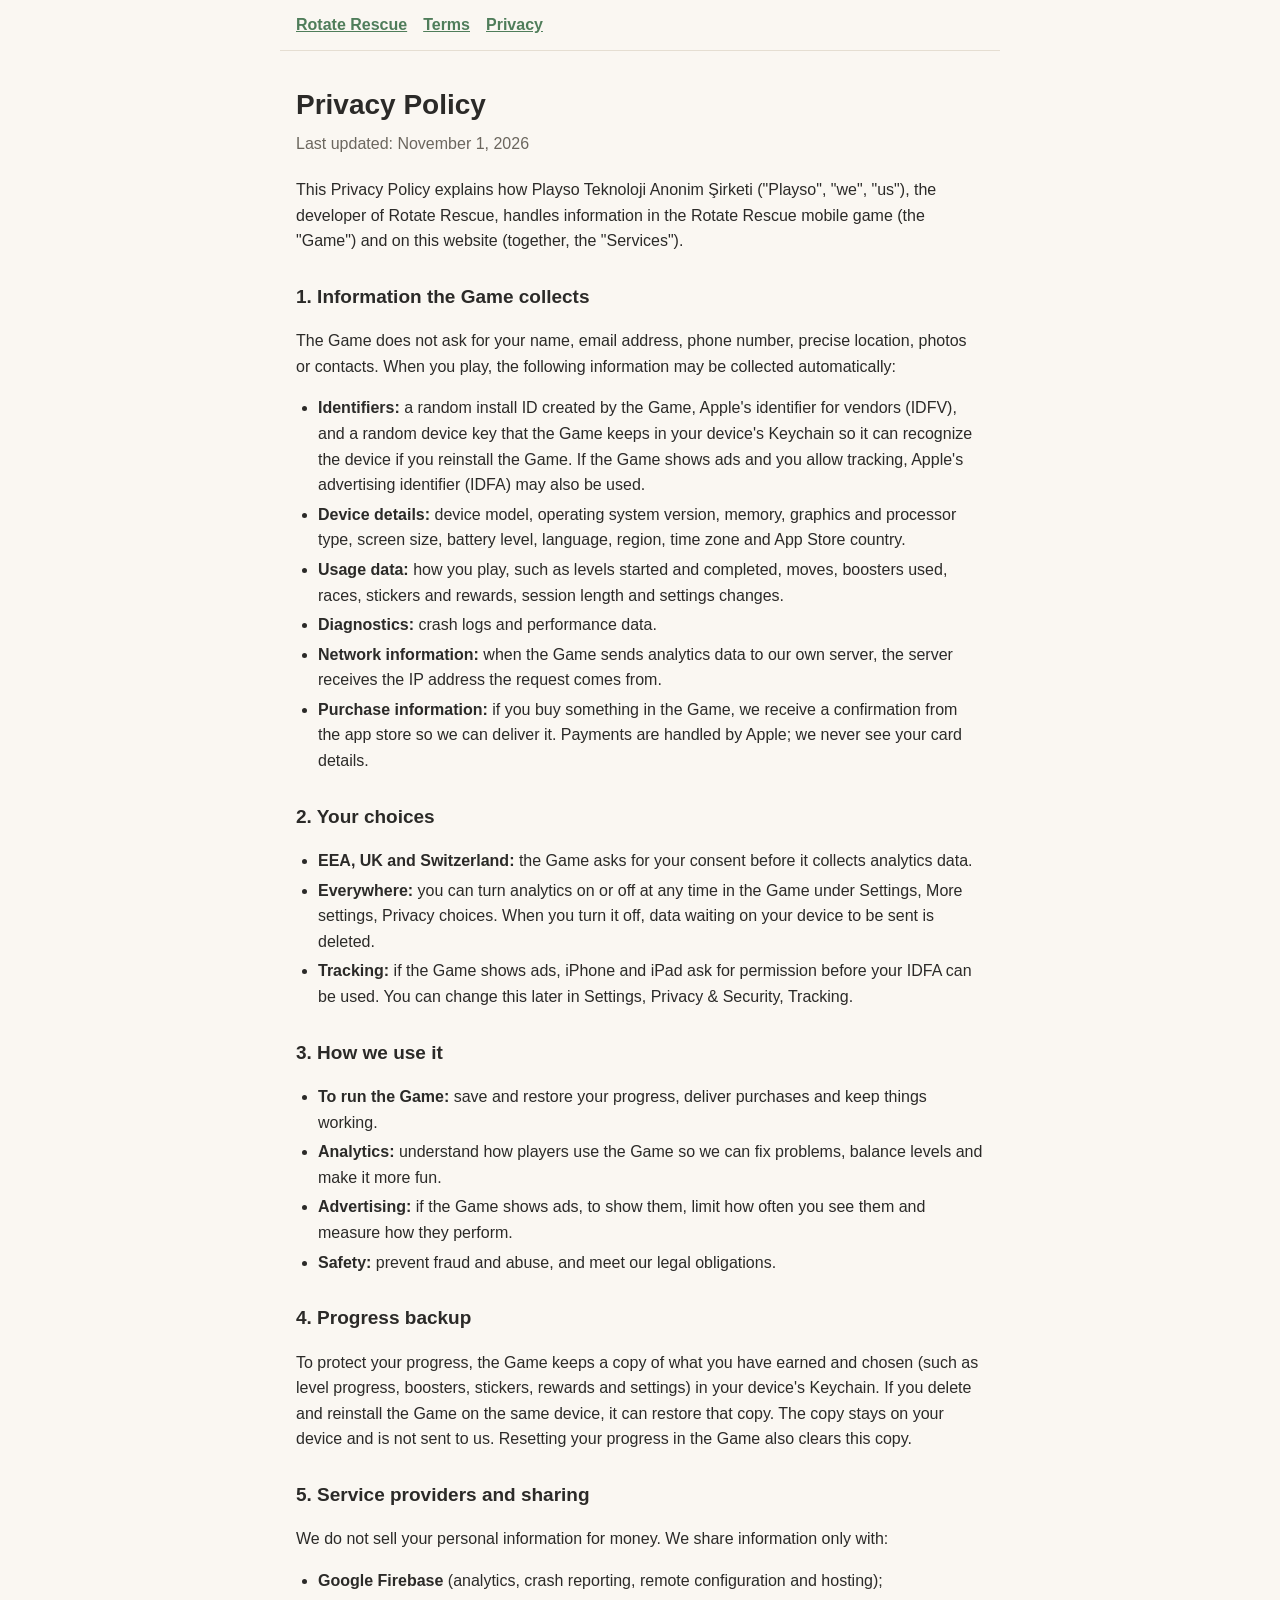
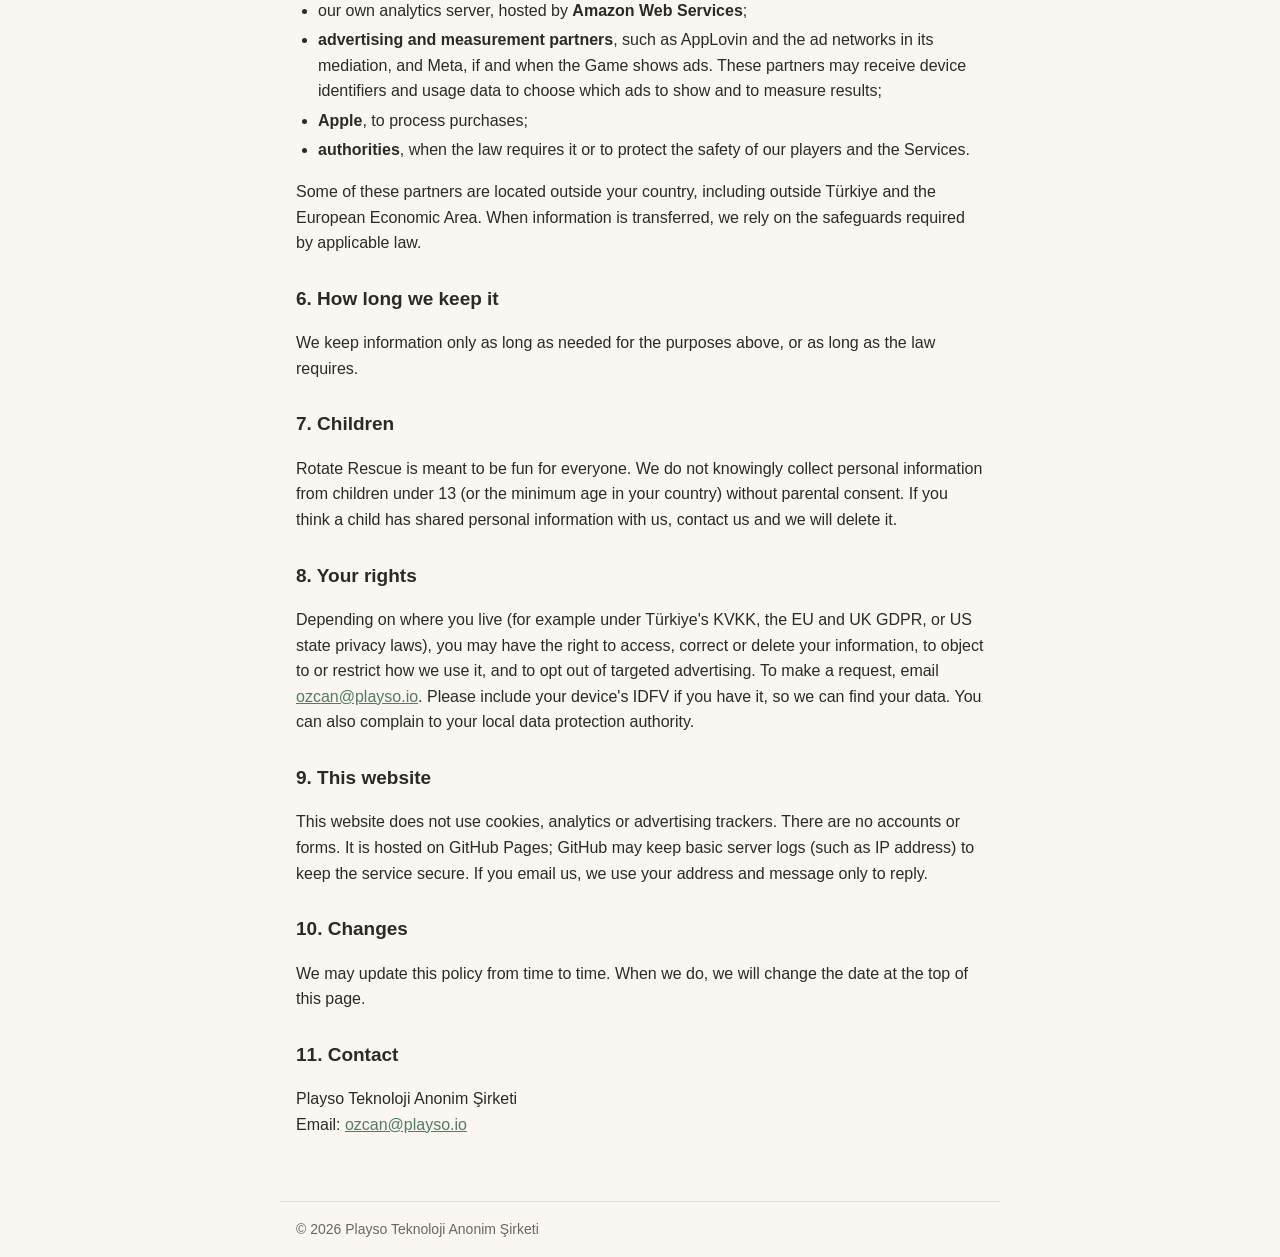
==== privacy.html @ 80f41861 "Rotate Rescue privacy policy and terms of use (temporary GitHub Pages home)" ====
<!doctype html><html lang="en"><head><meta charset="utf-8"><meta name="viewport" content="width=device-width,initial-scale=1">
<title>Privacy Policy | Rotate Rescue</title><link rel="stylesheet" href="style.css"></head><body>
<nav><a href="./">Rotate Rescue</a><a href="terms">Terms</a><a href="privacy">Privacy</a></nav>
<main>
<h1>Privacy Policy</h1>
<p class="updated">Last updated: November 1, 2026</p>
<p>This Privacy Policy explains how Playso Teknoloji Anonim Şirketi ("Playso", "we", "us"), the developer of Rotate Rescue, handles information in the Rotate Rescue mobile game (the "Game") and on this website (together, the "Services").</p>

<h2>1. Information the Game collects</h2>
<p>The Game does not ask for your name, email address, phone number, precise location, photos or contacts. When you play, the following information may be collected automatically:</p>
<ul>
<li><strong>Identifiers:</strong> a random install ID created by the Game, Apple's identifier for vendors (IDFV), and a random device key that the Game keeps in your device's Keychain so it can recognize the device if you reinstall the Game. If the Game shows ads and you allow tracking, Apple's advertising identifier (IDFA) may also be used.</li>
<li><strong>Device details:</strong> device model, operating system version, memory, graphics and processor type, screen size, battery level, language, region, time zone and App Store country.</li>
<li><strong>Usage data:</strong> how you play, such as levels started and completed, moves, boosters used, races, stickers and rewards, session length and settings changes.</li>
<li><strong>Diagnostics:</strong> crash logs and performance data.</li>
<li><strong>Network information:</strong> when the Game sends analytics data to our own server, the server receives the IP address the request comes from.</li>
<li><strong>Purchase information:</strong> if you buy something in the Game, we receive a confirmation from the app store so we can deliver it. Payments are handled by Apple; we never see your card details.</li>
</ul>

<h2>2. Your choices</h2>
<ul>
<li><strong>EEA, UK and Switzerland:</strong> the Game asks for your consent before it collects analytics data.</li>
<li><strong>Everywhere:</strong> you can turn analytics on or off at any time in the Game under Settings, More settings, Privacy choices. When you turn it off, data waiting on your device to be sent is deleted.</li>
<li><strong>Tracking:</strong> if the Game shows ads, iPhone and iPad ask for permission before your IDFA can be used. You can change this later in Settings, Privacy &amp; Security, Tracking.</li>
</ul>

<h2>3. How we use it</h2>
<ul>
<li><strong>To run the Game:</strong> save and restore your progress, deliver purchases and keep things working.</li>
<li><strong>Analytics:</strong> understand how players use the Game so we can fix problems, balance levels and make it more fun.</li>
<li><strong>Advertising:</strong> if the Game shows ads, to show them, limit how often you see them and measure how they perform.</li>
<li><strong>Safety:</strong> prevent fraud and abuse, and meet our legal obligations.</li>
</ul>

<h2>4. Progress backup</h2>
<p>To protect your progress, the Game keeps a copy of what you have earned and chosen (such as level progress, boosters, stickers, rewards and settings) in your device's Keychain. If you delete and reinstall the Game on the same device, it can restore that copy. The copy stays on your device and is not sent to us. Resetting your progress in the Game also clears this copy.</p>

<h2>5. Service providers and sharing</h2>
<p>We do not sell your personal information for money. We share information only with:</p>
<ul>
<li><strong>Google Firebase</strong> (analytics, crash reporting, remote configuration and hosting);</li>
<li>our own analytics server, hosted by <strong>Amazon Web Services</strong>;</li>
<li><strong>advertising and measurement partners</strong>, such as AppLovin and the ad networks in its mediation, and Meta, if and when the Game shows ads. These partners may receive device identifiers and usage data to choose which ads to show and to measure results;</li>
<li><strong>Apple</strong>, to process purchases;</li>
<li><strong>authorities</strong>, when the law requires it or to protect the safety of our players and the Services.</li>
</ul>
<p>Some of these partners are located outside your country, including outside Türkiye and the European Economic Area. When information is transferred, we rely on the safeguards required by applicable law.</p>

<h2>6. How long we keep it</h2>
<p>We keep information only as long as needed for the purposes above, or as long as the law requires.</p>

<h2>7. Children</h2>
<p>Rotate Rescue is meant to be fun for everyone. We do not knowingly collect personal information from children under 13 (or the minimum age in your country) without parental consent. If you think a child has shared personal information with us, contact us and we will delete it.</p>

<h2>8. Your rights</h2>
<p>Depending on where you live (for example under Türkiye's KVKK, the EU and UK GDPR, or US state privacy laws), you may have the right to access, correct or delete your information, to object to or restrict how we use it, and to opt out of targeted advertising. To make a request, email <a href="mailto:ozcan@playso.io">ozcan@playso.io</a>. Please include your device's IDFV if you have it, so we can find your data. You can also complain to your local data protection authority.</p>

<h2>9. This website</h2>
<p>This website does not use cookies, analytics or advertising trackers. There are no accounts or forms. It is hosted on GitHub Pages; GitHub may keep basic server logs (such as IP address) to keep the service secure. If you email us, we use your address and message only to reply.</p>

<h2>10. Changes</h2>
<p>We may update this policy from time to time. When we do, we will change the date at the top of this page.</p>

<h2>11. Contact</h2>
<p>Playso Teknoloji Anonim Şirketi<br>Email: <a href="mailto:ozcan@playso.io">ozcan@playso.io</a></p>
</main>
<footer>© 2026 Playso Teknoloji Anonim Şirketi</footer>
</body></html>
---- style.css ----
:root{--bg:#faf7f2;--fg:#2b2a28;--muted:#6b665e;--accent:#4f7d5a;--line:#e5ded2}
@media (prefers-color-scheme:dark){:root{--bg:#1d1c1a;--fg:#ece8e1;--muted:#aaa49a;--accent:#8fc39a;--line:#36332e}}
*{box-sizing:border-box}body{margin:0;background:var(--bg);color:var(--fg);font:16px/1.6 -apple-system,BlinkMacSystemFont,"Segoe UI",Roboto,sans-serif}
main{max-width:720px;margin:0 auto;padding:32px 16px 48px}h1{font-size:28px;margin:0 0 4px}h2{font-size:19px;margin:28px 0 8px}
.updated{color:var(--muted);margin:0 0 20px}a{color:var(--accent)}ul{padding-left:22px}li{margin:4px 0}
nav{border-bottom:1px solid var(--line);padding:12px 16px;max-width:720px;margin:0 auto;display:flex;gap:16px;font-weight:600}
footer{max-width:720px;margin:0 auto;padding:16px;color:var(--muted);border-top:1px solid var(--line);font-size:14px}
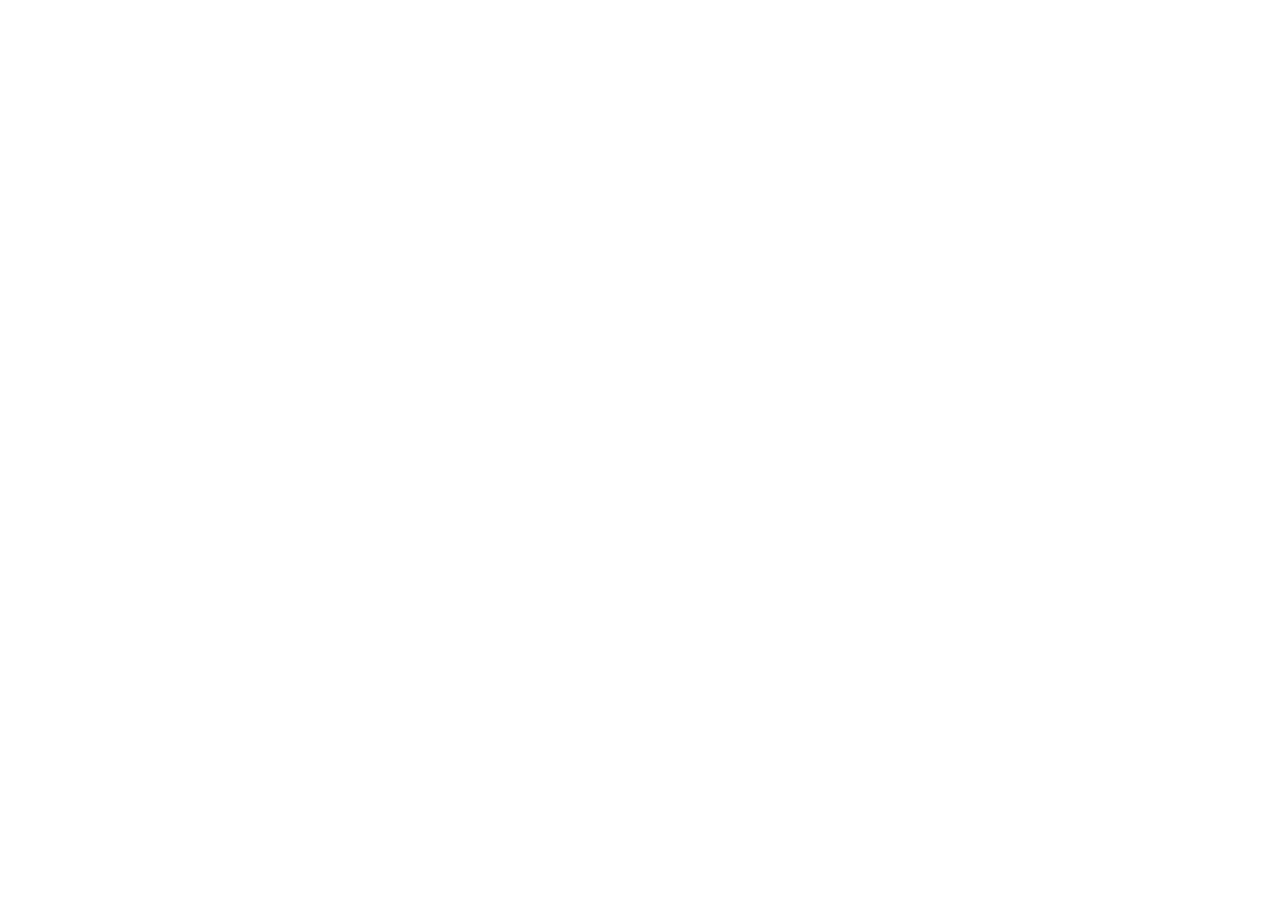
==== commit fa518b55: "Move legal pages to rotaterescue.com (forward old links) Co-Authored-By: Claude Opus 5.5 <noreply@an" ====
--- a/privacy.html
+++ b/privacy.html
@@ -1,68 +1,6 @@
 <!doctype html><html lang="en"><head><meta charset="utf-8"><meta name="viewport" content="width=device-width,initial-scale=1">
-<title>Privacy Policy | Rotate Rescue</title><link rel="stylesheet" href="style.css"></head><body>
-<nav><a href="./">Rotate Rescue</a><a href="terms">Terms</a><a href="privacy">Privacy</a></nav>
-<main>
-<h1>Privacy Policy</h1>
-<p class="updated">Last updated: November 1, 2026</p>
-<p>This Privacy Policy explains how Playso Teknoloji Anonim Şirketi ("Playso", "we", "us"), the developer of Rotate Rescue, handles information in the Rotate Rescue mobile game (the "Game") and on this website (together, the "Services").</p>
-
-<h2>1. Information the Game collects</h2>
-<p>The Game does not ask for your name, email address, phone number, precise location, photos or contacts. When you play, the following information may be collected automatically:</p>
-<ul>
-<li><strong>Identifiers:</strong> a random install ID created by the Game, Apple's identifier for vendors (IDFV), and a random device key that the Game keeps in your device's Keychain so it can recognize the device if you reinstall the Game. If the Game shows ads and you allow tracking, Apple's advertising identifier (IDFA) may also be used.</li>
-<li><strong>Device details:</strong> device model, operating system version, memory, graphics and processor type, screen size, battery level, language, region, time zone and App Store country.</li>
-<li><strong>Usage data:</strong> how you play, such as levels started and completed, moves, boosters used, races, stickers and rewards, session length and settings changes.</li>
-<li><strong>Diagnostics:</strong> crash logs and performance data.</li>
-<li><strong>Network information:</strong> when the Game sends analytics data to our own server, the server receives the IP address the request comes from.</li>
-<li><strong>Purchase information:</strong> if you buy something in the Game, we receive a confirmation from the app store so we can deliver it. Payments are handled by Apple; we never see your card details.</li>
-</ul>
-
-<h2>2. Your choices</h2>
-<ul>
-<li><strong>EEA, UK and Switzerland:</strong> the Game asks for your consent before it collects analytics data.</li>
-<li><strong>Everywhere:</strong> you can turn analytics on or off at any time in the Game under Settings, More settings, Privacy choices. When you turn it off, data waiting on your device to be sent is deleted.</li>
-<li><strong>Tracking:</strong> if the Game shows ads, iPhone and iPad ask for permission before your IDFA can be used. You can change this later in Settings, Privacy &amp; Security, Tracking.</li>
-</ul>
-
-<h2>3. How we use it</h2>
-<ul>
-<li><strong>To run the Game:</strong> save and restore your progress, deliver purchases and keep things working.</li>
-<li><strong>Analytics:</strong> understand how players use the Game so we can fix problems, balance levels and make it more fun.</li>
-<li><strong>Advertising:</strong> if the Game shows ads, to show them, limit how often you see them and measure how they perform.</li>
-<li><strong>Safety:</strong> prevent fraud and abuse, and meet our legal obligations.</li>
-</ul>
-
-<h2>4. Progress backup</h2>
-<p>To protect your progress, the Game keeps a copy of what you have earned and chosen (such as level progress, boosters, stickers, rewards and settings) in your device's Keychain. If you delete and reinstall the Game on the same device, it can restore that copy. The copy stays on your device and is not sent to us. Resetting your progress in the Game also clears this copy.</p>
-
-<h2>5. Service providers and sharing</h2>
-<p>We do not sell your personal information for money. We share information only with:</p>
-<ul>
-<li><strong>Google Firebase</strong> (analytics, crash reporting, remote configuration and hosting);</li>
-<li>our own analytics server, hosted by <strong>Amazon Web Services</strong>;</li>
-<li><strong>advertising and measurement partners</strong>, such as AppLovin and the ad networks in its mediation, and Meta, if and when the Game shows ads. These partners may receive device identifiers and usage data to choose which ads to show and to measure results;</li>
-<li><strong>Apple</strong>, to process purchases;</li>
-<li><strong>authorities</strong>, when the law requires it or to protect the safety of our players and the Services.</li>
-</ul>
-<p>Some of these partners are located outside your country, including outside Türkiye and the European Economic Area. When information is transferred, we rely on the safeguards required by applicable law.</p>
-
-<h2>6. How long we keep it</h2>
-<p>We keep information only as long as needed for the purposes above, or as long as the law requires.</p>
-
-<h2>7. Children</h2>
-<p>Rotate Rescue is meant to be fun for everyone. We do not knowingly collect personal information from children under 13 (or the minimum age in your country) without parental consent. If you think a child has shared personal information with us, contact us and we will delete it.</p>
-
-<h2>8. Your rights</h2>
-<p>Depending on where you live (for example under Türkiye's KVKK, the EU and UK GDPR, or US state privacy laws), you may have the right to access, correct or delete your information, to object to or restrict how we use it, and to opt out of targeted advertising. To make a request, email <a href="mailto:ozcan@playso.io">ozcan@playso.io</a>. Please include your device's IDFV if you have it, so we can find your data. You can also complain to your local data protection authority.</p>
-
-<h2>9. This website</h2>
-<p>This website does not use cookies, analytics or advertising trackers. There are no accounts or forms. It is hosted on GitHub Pages; GitHub may keep basic server logs (such as IP address) to keep the service secure. If you email us, we use your address and message only to reply.</p>
-
-<h2>10. Changes</h2>
-<p>We may update this policy from time to time. When we do, we will change the date at the top of this page.</p>
-
-<h2>11. Contact</h2>
-<p>Playso Teknoloji Anonim Şirketi<br>Email: <a href="mailto:ozcan@playso.io">ozcan@playso.io</a></p>
-</main>
-<footer>© 2026 Playso Teknoloji Anonim Şirketi</footer>
+<title>Privacy Policy | Rotate Rescue</title>
+<link rel="canonical" href="https://rotaterescue.com/privacy"><meta http-equiv="refresh" content="0; url=https://rotaterescue.com/privacy">
+<script>location.replace("https://rotaterescue.com/privacy")</script></head><body>
+<p>This page has moved to <a href="https://rotaterescue.com/privacy">https://rotaterescue.com/privacy</a>.</p>
 </body></html>
